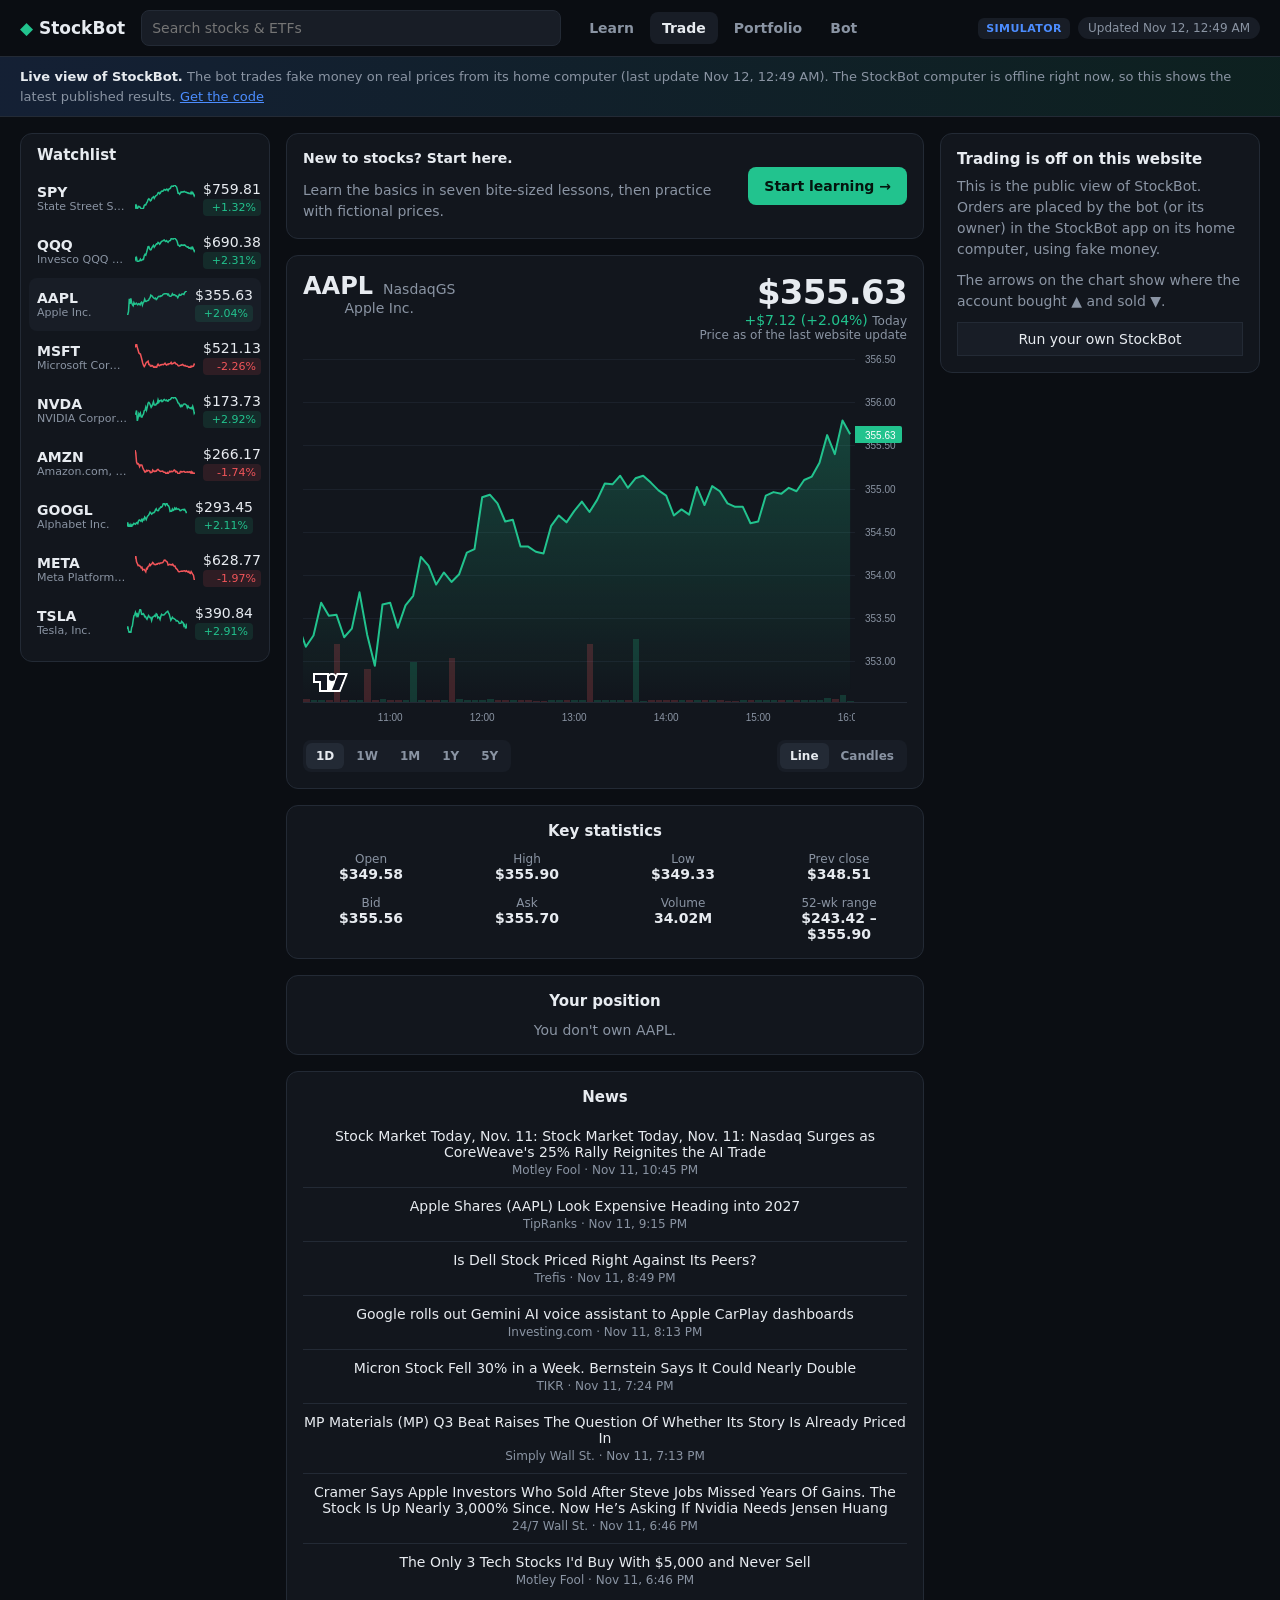
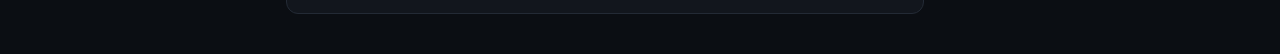
==== docs/index.html @ 936e7543 "Website update 2026-11-11 19:49" ====
<!doctype html>
<html lang="en">
<head>
  <meta charset="utf-8">
  <meta name="viewport" content="width=device-width, initial-scale=1">
  <title>StockBot</title>
  <meta name="description" content="StockBot: a trading bot that runs a live tournament of strategies on fake money. Watch its trades, charts, and results.">
  <link rel="stylesheet" href="static/style.css?v=9">
  <script src="static/vendor/lightweight-charts.js"></script>
</head>
<body>
<header class="topbar">
  <div class="brand"><span class="logo">◆</span> StockBot</div>
  <div class="search">
    <input id="search" placeholder="Search stocks & ETFs" autocomplete="off">
    <div id="search-results" class="dropdown hidden"></div>
  </div>
  <nav>
    <button data-view="learn">Learn</button>
    <button data-view="trade" class="active">Trade</button>
    <button data-view="portfolio">Portfolio</button>
    <button data-view="bot">Bot</button>
    <button data-view="settings" class="live-only">Settings</button>
  </nav>
  <div class="status">
    <span id="broker-badge" class="badge">SIMULATOR</span>
    <span id="market-pill" class="pill">—</span>
  </div>
</header>
<div class="snapshot-banner snapshot-only">
  <b>Live view of StockBot.</b> The bot trades fake money on real prices from its home computer
  (last update <span id="snapshot-updated">—</span>). <span id="remote-status">Checking whether the StockBot computer is online…</span>
  <form id="remote-login" class="remote-login hidden">
    <input id="remote-passcode" placeholder="Passcode, e.g. ABCD-EFGH-JKLM" autocomplete="current-password" autocapitalize="characters">
    <button class="primary">Unlock full control</button>
  </form>
  <a href="https://github.com/eddyarriaga00/StockBot" target="_blank" rel="noopener">Get the code</a>
</div>
<div class="remote-banner remote-only">
  <span><b>● Connected to your StockBot.</b> Everything here works just like on the Mac: trades, bot, and settings.</span>
  <button class="ghost small" id="remote-logout">Log out</button>
</div>

<main id="view-learn" class="view hidden"></main>

<!-- TRADE -->
<main id="view-trade" class="view trade">
  <aside class="watchlist card">
    <div class="card-head"><h3>Watchlist</h3><button id="wl-toggle" class="ghost small live-only" title="Add/remove current symbol">＋</button></div>
    <div id="watchlist"></div>
  </aside>

  <section class="center">
    <div class="card beginner-invite"><div><b>New to stocks? Start here.</b><p class="muted">Learn the basics in seven bite-sized lessons, then practice with fictional prices.</p></div><button class="primary" data-open-lesson="ownership">Start learning →</button></div>
    <div class="card">
      <div class="quote-head">
        <div>
          <div class="sym-row"><h1 id="q-symbol">—</h1><span id="q-exchange" class="muted"></span></div>
          <div id="q-name" class="muted"></div>
        </div>
        <div class="price-block">
          <div id="q-price" class="big">—</div>
          <div id="q-change"></div>
          <div id="q-session" class="muted small"></div>
        </div>
      </div>
      <div id="chart" class="chart"></div>
      <div class="chart-controls">
        <div class="seg" id="ranges">
          <button data-r="1d" class="active">1D</button><button data-r="5d">1W</button><button data-r="1mo">1M</button>
          <button data-r="3mo">3M</button><button data-r="1y">1Y</button><button data-r="5y">5Y</button><button data-r="max">MAX</button>
        </div>
        <div class="seg" id="chart-type"><button data-t="area" class="active">Line</button><button data-t="candle">Candles</button></div>
      </div>
    </div>

    <div class="card">
      <h3>Key statistics</h3>
      <div class="stats" id="q-stats"></div>
    </div>

    <div class="card" id="my-position-card">
      <h3>Your position</h3>
      <div id="my-position" class="muted">You don't own this stock.</div>
    </div>

    <div class="card">
      <h3>News</h3>
      <div id="news" class="news muted">Loading…</div>
    </div>
  </section>

  <aside class="ticket card" id="ticket">
    <div class="snapshot-only ticket-note">
      <h3>Trading is off on this website</h3>
      <p class="muted">This is the public view of StockBot. Orders are placed by the bot (or its owner) in the StockBot app on its home computer, using fake money.</p>
      <p class="muted">The arrows on the chart show where the account bought ▲ and sold ▼.</p>
      <a class="ghost full btn-link" href="https://github.com/eddyarriaga00/StockBot#start-it" target="_blank" rel="noopener">Run your own StockBot</a>
    </div>
    <div class="seg full" id="side">
      <button data-side="buy" class="active buy">Buy</button><button data-side="sell" class="sell">Sell</button>
    </div>
    <div id="ticket-form">
      <label>Order type
        <select id="o-type">
          <option value="market">Market</option>
          <option value="limit">Limit</option>
          <option value="stop">Stop</option>
          <option value="stop_limit">Stop limit</option>
          <option value="trailing_stop">Trailing stop</option>
        </select>
      </label>
      <p id="order-help" class="muted small"></p>
      <button class="ghost small" data-open-lesson="orders">Explain order types</button>
      <label id="row-unit">Buy in
        <select id="o-unit"><option value="shares">Shares</option><option value="dollars">Dollars</option></select>
      </label>
      <label><span id="qty-label">Shares</span>
        <input id="o-qty" type="number" min="0" step="any" placeholder="0">
      </label>
      <label id="row-limit" class="hidden">Limit price<input id="o-limit" type="number" step="0.01" placeholder="$0.00"></label>
      <label id="row-stop" class="hidden">Stop price<input id="o-stop" type="number" step="0.01" placeholder="$0.00"></label>
      <label id="row-trail" class="hidden">Trail %<input id="o-trail" type="number" step="0.1" placeholder="5"></label>
      <label id="row-tif">Time in force
        <select id="o-tif"><option value="day">Good for day</option><option value="gtc">Good till canceled</option></select>
      </label>
      <label class="check" id="row-bracket"><input type="checkbox" id="o-bracket"> Add take-profit / stop-loss</label>
      <div id="bracket-fields" class="hidden two">
        <label>Take profit<input id="o-tp" type="number" step="0.01" placeholder="$"></label>
        <label>Stop loss<input id="o-sl" type="number" step="0.01" placeholder="$"></label>
      </div>
      <div class="est">
        <div><span id="est-px-label">Ask price</span><span id="est-px">—</span></div>
        <div><span id="est-label">Estimated cost</span><strong id="est-total">$0.00</strong></div>
      </div>
      <button id="review" class="primary full">Review order</button>
      <div class="muted small center" id="avail">—</div>
    </div>
    <div id="ticket-review" class="hidden">
      <h3 id="rv-title">Review</h3>
      <div id="rv-lines" class="review-lines"></div>
      <p id="rv-note" class="muted small"></p>
      <button id="submit" class="primary full">Submit order</button>
      <button id="edit" class="ghost full">Edit</button>
    </div>
  </aside>
</main>

<!-- PORTFOLIO -->
<main id="view-portfolio" class="view hidden">
  <div class="card">
    <div class="quote-head">
      <div><div class="muted">Account value</div><div id="p-equity" class="big">—</div><div id="p-day"></div></div>
      <div class="kpis" id="p-kpis"></div>
    </div>
    <div id="equity-chart" class="chart short"></div>
  </div>
  <div class="card">
    <div class="card-head"><h3>Positions</h3></div>
    <div class="table-wrap"><table id="positions-table"></table></div>
  </div>
  <div class="card">
    <div class="card-head"><h3>Open orders</h3><button id="cancel-all" class="ghost small">Cancel all</button></div>
    <div class="table-wrap"><table id="open-orders"></table></div>
  </div>
  <div class="card">
    <h3>Order history</h3>
    <div class="table-wrap"><table id="order-history"></table></div>
  </div>
</main>

<!-- BOT -->
<main id="view-bot" class="view hidden">
  <div class="card bot-hero">
    <div>
      <h2>Auto-trader</h2>
      <button class="ghost small" data-open-lesson="bot">Learn how this works</button>
      <div id="bot-summary" class="muted">—</div>
      <div id="bot-next" class="bot-next"></div>
      <div id="bot-targets" class="bot-targets"></div>
      <div id="bot-health" class="muted small live-only"></div>
    </div>
    <div class="bot-actions live-only">
      <label class="switch"><input type="checkbox" id="bot-enabled"><span></span><b id="bot-enabled-label">Off</b></label>
      <select id="bot-strategy" title="Which strategy your account follows"></select>
      <div class="seg" id="bot-mode"><button data-m="auto">Full auto</button><button data-m="approve">Approve each</button></div>
      <button id="bot-run" class="ghost">Rebalance now</button>
      <button id="bot-kill" class="danger">KILL SWITCH</button>
    </div>
  </div>
  <div class="card hidden" id="pending-card">
    <h3>Waiting for your approval</h3>
    <div id="pending"></div>
  </div>
  <div class="card">
    <div class="card-head"><h3>Strategy tournament</h3><button id="report-run" class="ghost small">Write report card</button></div>
    <p id="t-champion" class="muted"></p>
    <div class="table-wrap"><table id="t-table"></table></div>
    <h3 class="sub">Live paper results (each started with $100k)</h3>
    <div id="t-chart" class="chart short"></div>
    <div id="t-legend" class="legend"></div>
    <p class="muted small">Every strategy trades its own fake $100,000 on live prices. Under 60 trading days, results are mostly luck.</p>
  </div>
  <div class="grid2">
    <div class="card">
      <div class="card-head"><h3>10-year backtest (growth of $10k)</h3><button id="bt-run" class="ghost small">Re-run</button></div>
      <div id="bt-chart" class="chart short"></div>
      <div id="bt-legend" class="legend"></div>
      <p id="bt-caveat" class="muted small"></p>
    </div>
    <div class="card">
      <h3>Risk limits</h3>
      <form id="risk-form" class="risk"></form>
      <button id="risk-save" class="primary">Save limits</button>
    </div>
  </div>
  <div class="card">
    <div class="card-head"><h3>Today's scan</h3><button id="scan-run" class="ghost small">Scan now</button></div>
    <div id="regime" class="muted"></div>
    <div id="strategy-picks" class="picks"></div>
    <h3 class="sub">Stock-by-stock signals</h3>
    <div class="table-wrap"><table id="scan-table"></table></div>
  </div>
  <div class="card">
    <h3>Bot activity</h3>
    <div id="bot-log" class="log"></div>
  </div>
</main>

<!-- SETTINGS -->
<main id="view-settings" class="view hidden">
  <div class="card">
    <h2>Where trades go</h2>
    <div class="brokers" id="brokers">
      <button data-b="sim"><b>Simulator</b><span>Live prices, fake $100k. Nothing to set up.</span></button>
      <button data-b="alpaca_paper"><b>Alpaca Paper</b><span>Real broker, fake money. Needs free account.</span></button>
      <button data-b="alpaca_live"><b>Alpaca Live</b><span>Real money. Paper results do not predict future profits.</span></button>
    </div>
  </div>
  <div class="card">
    <h3>Connect Alpaca (one time, about 5 minutes)</h3>
    <ol class="steps">
      <li>Sign up at <a href="https://alpaca.markets" target="_blank" rel="noopener">alpaca.markets</a> (free).</li>
      <li>In the Alpaca dashboard, switch to <b>Paper Trading</b> and click <b>Generate API Keys</b>.</li>
      <li>Paste both keys below, click Save, then pick <b>Alpaca Paper</b> above.</li>
    </ol>
    <div class="two">
      <label>Paper API key<input id="k-pk" placeholder="PK…" autocomplete="off"></label>
      <label>Paper secret<input id="k-ps" type="password" autocomplete="off"></label>
      <label>Live API key<input id="k-lk" placeholder="AK…" autocomplete="off"></label>
      <label>Live secret<input id="k-ls" type="password" autocomplete="off"></label>
    </div>
    <button id="keys-save" class="primary">Save keys</button>
    <p class="muted small">Keys are stored only on this Mac in <code>data/settings.json</code> (owner-only file).</p>
  </div>
  <div class="card local-only" id="remote-card">
    <h3>Control from the website</h3>
    <p class="muted">Open <a href="https://eddyarriaga00.github.io/StockBot/" target="_blank" rel="noopener">eddyarriaga00.github.io/StockBot</a> on any device and enter this passcode to trade and run the bot from there. Works while this Mac is on and StockBot is running.</p>
    <div id="remote-info" class="kpis"></div>
    <div class="row remote-actions">
      <label class="switch"><input type="checkbox" id="remote-enabled"><span></span><b>Allow website control</b></label>
      <button id="remote-reveal" class="ghost">Show passcode</button>
      <button id="remote-new" class="ghost">New passcode</button>
      <button id="remote-revoke" class="danger">Sign out all devices</button>
    </div>
  </div>
  <div class="card live-only" id="discord-card">
    <h3>Discord</h3>
    <p class="muted">Get trades, alerts, a daily summary after the close, and the weekly report card in a Discord channel.</p>
    <ol class="steps">
      <li>In Discord, open your server → <b>Server Settings</b> → <b>Integrations</b> → <b>Webhooks</b> → <b>New Webhook</b>.</li>
      <li>Pick the channel, click <b>Copy Webhook URL</b>, paste it below, and click <b>Connect</b>.</li>
    </ol>
    <div class="row"><input id="dc-url" placeholder="https://discord.com/api/webhooks/…" autocomplete="off" style="flex:1"><button id="dc-save" class="primary">Connect</button></div>
    <p id="dc-status" class="muted small"></p>
    <div class="row dc-opts">
      <label class="switch"><input type="checkbox" data-dc="trades"><span></span><b>Trades</b></label>
      <label class="switch"><input type="checkbox" data-dc="alerts"><span></span><b>Alerts</b></label>
      <label class="switch"><input type="checkbox" data-dc="daily"><span></span><b>Daily summary</b></label>
      <label class="switch"><input type="checkbox" data-dc="weekly"><span></span><b>Weekly report</b></label>
      <label class="switch"><input type="checkbox" data-dc="dashboard"><span></span><b>Live dashboard</b></label>
      <label class="switch"><input type="checkbox" data-dc="movers"><span></span><b>Big-move alerts</b></label>
    </div>
    <details class="dc-channels">
      <summary>Separate channels (optional)</summary>
      <p class="muted small">Give a channel its own webhook and that kind of message goes there instead of the main channel.
        The dashboard and the start-here guide only appear when they have their own channel.</p>
      <div id="dc-channels"></div>
      <div class="row"><button id="dc-ch-save" class="primary">Save channels</button><button id="dc-refresh" class="ghost">Update dashboard now</button></div>
    </details>
    <div class="row"><button id="dc-test" class="ghost">Send test message</button><button id="dc-summary" class="ghost">Send summary now</button><button id="dc-clear" class="danger">Disconnect</button></div>
  </div>
  <div class="card">
    <h3>Simulator</h3>
    <p class="muted">Start over with a fresh fake account.</p>
    <div class="row"><input id="reset-cash" type="number" value="100000" step="1000"><button id="reset" class="danger">Reset simulator</button></div>
  </div>
</main>

<div id="toasts"></div>
<script src="static/app.js?v=10"></script>
<script src="static/learn.js?v=1"></script>
</body>
</html>
---- docs/static/style.css ----
:root {
  --bg: #0b0e13;
  --panel: #12161d;
  --panel-2: #181d26;
  --line: #232a35;
  --text: #e7ebf0;
  --muted: #8a94a3;
  --up: #22c38e;
  --down: #f2555a;
  --accent: #4c8dff;
  --warn: #f5b041;
  --radius: 12px;
  font-family: -apple-system, BlinkMacSystemFont, "SF Pro Text", "Inter", system-ui, sans-serif;
}
* { box-sizing: border-box; }
body { margin: 0; background: var(--bg); color: var(--text); font-size: 14px; }
h1, h2, h3 { margin: 0; font-weight: 600; }
h1 { font-size: 24px; }
h2 { font-size: 20px; }
h3 { font-size: 15px; margin-bottom: 12px; }
a { color: var(--accent); }
code { background: var(--panel-2); padding: 1px 5px; border-radius: 4px; }
.muted { color: var(--muted); }
.small { font-size: 12px; }
.center { text-align: center; }
.hidden { display: none !important; }
.up { color: var(--up); }
.down { color: var(--down); }

/* top bar */
.topbar { position: sticky; top: 0; z-index: 10; display: flex; align-items: center; gap: 16px; padding: 10px 20px;
  background: rgba(11, 14, 19, .92); backdrop-filter: blur(8px); border-bottom: 1px solid var(--line); }
.brand { font-weight: 700; font-size: 17px; white-space: nowrap; }
.logo { color: var(--up); }
.search { position: relative; flex: 1; max-width: 420px; }
.search input { width: 100%; }
.dropdown { position: absolute; top: 40px; left: 0; right: 0; background: var(--panel-2); border: 1px solid var(--line);
  border-radius: 10px; overflow: hidden; box-shadow: 0 10px 30px rgba(0,0,0,.4); }
.dropdown div { padding: 9px 12px; cursor: pointer; display: flex; justify-content: space-between; gap: 8px; }
.dropdown div:hover, .dropdown div.sel { background: var(--line); }
nav { display: flex; gap: 4px; }
nav button { background: none; border: 0; color: var(--muted); padding: 8px 12px; border-radius: 8px; font-weight: 600; }
nav button.active, nav button:hover { color: var(--text); background: var(--panel-2); }
.status { margin-left: auto; display: flex; gap: 8px; align-items: center; }
.badge { font-size: 11px; font-weight: 700; letter-spacing: .04em; padding: 4px 8px; border-radius: 6px; background: var(--panel-2); color: var(--accent); }
.badge.live { background: var(--down); color: white; }
.pill { font-size: 12px; padding: 4px 10px; border-radius: 99px; background: var(--panel-2); color: var(--muted); white-space: nowrap; }
.pill.open { color: var(--up); }

/* layout */
.view { padding: 16px 20px 40px; max-width: 1500px; margin: 0 auto; display: flex; flex-direction: column; gap: 16px; }
.trade { display: grid; grid-template-columns: 250px minmax(0, 1fr) 320px; align-items: start; }
.center { display: flex; flex-direction: column; gap: 16px; min-width: 0; }
.card { background: var(--panel); border: 1px solid var(--line); border-radius: var(--radius); padding: 16px; }
.card-head { display: flex; justify-content: space-between; align-items: center; margin-bottom: 8px; }
.card-head h3 { margin: 0; }
.grid2 { display: grid; grid-template-columns: 1fr 1fr; gap: 16px; }
.two { display: grid; grid-template-columns: 1fr 1fr; gap: 10px; }
.row { display: flex; gap: 10px; }

/* controls */
input, select { background: var(--panel-2); border: 1px solid var(--line); color: var(--text); border-radius: 8px;
  padding: 9px 10px; font: inherit; width: 100%; }
input:focus, select:focus { outline: none; border-color: var(--accent); }
button { font: inherit; cursor: pointer; border-radius: 8px; }
.primary { background: var(--up); color: #04150e; border: 0; padding: 11px 16px; font-weight: 700; }
.primary.sell-mode { background: var(--down); color: white; }
.primary:disabled { opacity: .5; cursor: default; }
.ghost { background: var(--panel-2); color: var(--text); border: 1px solid var(--line); padding: 8px 12px; }
.danger { background: transparent; color: var(--down); border: 1px solid var(--down); padding: 8px 12px; font-weight: 700; }
.danger:hover { background: var(--down); color: white; }
.small.ghost { padding: 4px 9px; font-size: 12px; }
.full { width: 100%; }
.seg { display: inline-flex; background: var(--panel-2); border-radius: 8px; padding: 3px; gap: 2px; }
.seg button { background: none; border: 0; color: var(--muted); padding: 6px 10px; border-radius: 6px; font-weight: 600; font-size: 12px; }
.seg button.active { background: var(--line); color: var(--text); }
.seg.full { display: flex; width: 100%; margin-bottom: 14px; }
.seg.full button { flex: 1; padding: 9px; font-size: 14px; }
.seg .buy.active { background: var(--up); color: #04150e; }
.seg .sell.active { background: var(--down); color: white; }
label { display: flex; flex-direction: column; gap: 5px; color: var(--muted); font-size: 12px; margin-bottom: 10px; }
label.check { flex-direction: row; align-items: center; gap: 8px; color: var(--text); font-size: 13px; }
label.check input { width: auto; }

/* watchlist */
.watchlist { position: sticky; top: 72px; max-height: calc(100vh - 90px); overflow: auto; padding: 12px 8px; }
.watchlist .card-head { padding: 0 8px; }
.wl-row { display: grid; grid-template-columns: 1fr 60px auto; align-items: center; gap: 8px; padding: 9px 8px; border-radius: 8px; cursor: pointer; }
.wl-row:hover, .wl-row.sel { background: var(--panel-2); }
.wl-row b { display: block; }
.wl-row .nm { display: block; font-size: 11px; color: var(--muted); white-space: nowrap; overflow: hidden; text-overflow: ellipsis; max-width: 90px; }
.wl-row .px { text-align: right; }
.wl-row .chg { font-size: 11px; display: block; padding: 2px 5px; border-radius: 4px; margin-top: 2px; }
.chg.up { background: rgba(34,195,142,.12); }
.chg.down { background: rgba(242,85,90,.12); }

/* quote */
.quote-head { display: flex; justify-content: space-between; align-items: flex-start; gap: 16px; flex-wrap: wrap; margin-bottom: 8px; }
.sym-row { display: flex; align-items: baseline; gap: 10px; }
.price-block { text-align: right; }
.big { font-size: 34px; font-weight: 700; letter-spacing: -.02em; font-variant-numeric: tabular-nums; }
.chart { height: 380px; width: 100%; }
.chart.short { height: 260px; }
.chart-controls { display: flex; justify-content: space-between; margin-top: 10px; gap: 8px; flex-wrap: wrap; }
.stats { display: grid; grid-template-columns: repeat(4, 1fr); gap: 14px 20px; }
.stats div span { display: block; color: var(--muted); font-size: 12px; }
.stats div b { font-variant-numeric: tabular-nums; }
.news a { display: block; padding: 10px 0; border-bottom: 1px solid var(--line); color: var(--text); text-decoration: none; }
.news a:last-child { border: 0; }
.news a span { display: block; color: var(--muted); font-size: 12px; margin-top: 3px; }

/* ticket */
.ticket { position: sticky; top: 72px; }
.est { border-top: 1px solid var(--line); margin: 6px 0 14px; padding-top: 12px; display: flex; flex-direction: column; gap: 6px; }
.est div { display: flex; justify-content: space-between; }
.review-lines div { display: flex; justify-content: space-between; padding: 8px 0; border-bottom: 1px solid var(--line); }
.review-lines div span { color: var(--muted); }
#ticket-review button { margin-top: 8px; }

/* tables */
.table-wrap { overflow-x: auto; }
table { width: 100%; border-collapse: collapse; font-variant-numeric: tabular-nums; }
th { text-align: left; color: var(--muted); font-weight: 500; font-size: 12px; padding: 8px; border-bottom: 1px solid var(--line); white-space: nowrap; }
td { padding: 10px 8px; border-bottom: 1px solid var(--line); white-space: nowrap; }
tr.click { cursor: pointer; }
tr.click:hover td { background: var(--panel-2); }
td.r, th.r { text-align: right; }
.tag { font-size: 11px; padding: 2px 6px; border-radius: 4px; background: var(--panel-2); color: var(--muted); }
.tag.filled, .tag.BUY { color: var(--up); }
.tag.canceled, .tag.expired, .tag.rejected, .tag.AVOID { color: var(--down); }
.tag.bot { color: var(--accent); }
.empty { color: var(--muted); padding: 16px 8px; }

/* kpis */
.kpis { display: flex; gap: 24px; flex-wrap: wrap; }
.kpis div > span { display: block; color: var(--muted); font-size: 12px; }
.kpis div b { font-size: 17px; font-variant-numeric: tabular-nums; }

/* bot */
.bot-hero { display: flex; justify-content: space-between; align-items: center; gap: 16px; flex-wrap: wrap; }
.bot-actions { display: flex; gap: 10px; align-items: center; flex-wrap: wrap; }
.switch { flex-direction: row; align-items: center; gap: 8px; margin: 0; cursor: pointer; color: var(--text); font-size: 14px; }
.switch input { display: none; }
.switch span { width: 42px; height: 24px; background: var(--line); border-radius: 99px; position: relative; transition: .2s; }
.switch span::after { content: ""; position: absolute; width: 18px; height: 18px; top: 3px; left: 3px; background: white; border-radius: 50%; transition: .2s; }
.switch input:checked + span { background: var(--up); }
.switch input:checked + span::after { left: 21px; }
.risk { display: grid; grid-template-columns: 1fr 1fr; gap: 0 12px; }
.pending-row { display: flex; justify-content: space-between; align-items: center; gap: 10px; padding: 10px 0; border-bottom: 1px solid var(--line); }
.pending-row div:last-child { display: flex; gap: 6px; }
.log { max-height: 360px; overflow: auto; font-size: 13px; }
.log div { padding: 7px 0; border-bottom: 1px solid var(--line); display: grid; grid-template-columns: 150px 1fr; gap: 10px; }
.log .trade { color: var(--accent); }
.log .warn { color: var(--warn); }
.log .error { color: var(--down); }
.log .approve { color: var(--up); }

/* settings */
.brokers { display: grid; grid-template-columns: repeat(3, 1fr); gap: 12px; margin-top: 12px; }
.brokers button { text-align: left; background: var(--panel-2); border: 2px solid var(--line); color: var(--text); padding: 16px; display: flex; flex-direction: column; gap: 6px; }
.brokers button span { color: var(--muted); font-size: 13px; }
.brokers button.active { border-color: var(--up); }
.brokers button[data-b="alpaca_live"].active { border-color: var(--down); }
.steps { color: var(--muted); line-height: 1.8; padding-left: 20px; }
.steps b { color: var(--text); }

/* toasts */
#toasts { position: fixed; right: 20px; bottom: 20px; display: flex; flex-direction: column; gap: 8px; z-index: 50; }
.toast { background: var(--panel-2); border: 1px solid var(--line); border-left: 4px solid var(--accent); padding: 12px 16px;
  border-radius: 10px; max-width: 360px; box-shadow: 0 10px 30px rgba(0,0,0,.4); animation: in .2s ease; }
.toast.ok { border-left-color: var(--up); }
.toast.bad { border-left-color: var(--down); }
@keyframes in { from { transform: translateY(10px); opacity: 0; } }

/* responsive */
@media (max-width: 1100px) {
  .trade { grid-template-columns: minmax(0, 1fr) 300px; }
  .watchlist { grid-column: 1 / -1; position: static; max-height: none; display: block; }
  #watchlist { display: flex; overflow-x: auto; gap: 4px; }
  .wl-row { flex: 0 0 165px; min-width: 0; grid-template-columns: minmax(0, 1fr) auto; }
  .wl-row > div:nth-child(2) { display: none; }
}
@media (max-width: 760px) {
  .topbar { flex-wrap: wrap; padding: 10px 16px; }
  .search { order: 3; max-width: none; flex-basis: 100%; }
  .status { margin-left: auto; }
  nav { order: 4; width: 100%; overflow-x: auto; }
  .view { padding: 12px 16px 40px; }
  .trade, .grid2, .brokers, .two, .risk { grid-template-columns: 1fr; }
  .ticket { position: static; }
  .stats { grid-template-columns: repeat(2, 1fr); }
  .chart { height: 280px; }
  .big { font-size: 28px; }
  .log div { grid-template-columns: 1fr; gap: 2px; }
}

/* tournament */
h3.sub { margin: 18px 0 8px; }
.legend { display: flex; flex-wrap: wrap; gap: 6px 16px; font-size: 12px; color: var(--muted); margin-top: 8px; }
.legend i { display: inline-block; width: 10px; height: 10px; border-radius: 2px; margin-right: 5px; vertical-align: -1px; }
.champ { color: var(--warn); font-weight: 700; }
#t-table td .about { display: block; color: var(--muted); font-size: 11px; white-space: normal; max-width: 320px; }
.picks { display: grid; grid-template-columns: repeat(auto-fill, minmax(230px, 1fr)); gap: 10px; margin-top: 12px; }
.picks div { background: var(--panel-2); border-radius: 8px; padding: 10px 12px; font-size: 12px; }
.picks div b { display: block; font-size: 13px; margin-bottom: 4px; }
#bot-strategy { width: auto; }

/* Beginner learning center */
.learn-hero { display: flex; justify-content: space-between; align-items: center; gap: 32px; padding: 32px; background: linear-gradient(120deg, #142c2b, var(--panel) 75%); }
.learn-hero h1 { margin-top: 18px; font-size: clamp(24px, 3vw, 36px); max-width: 650px; }
.learn-hero p { line-height: 1.7; }
.learn-progress { min-width: 220px; }
.learn-progress strong { display: block; margin-bottom: 12px; }
.learn-progress progress { width: 100%; accent-color: var(--up); }
.learn-layout { display: grid; grid-template-columns: 310px minmax(0,1fr); gap: 16px; align-items: start; }
#lesson-list { margin-top: 16px; }
.lesson-link { width: 100%; display: flex; gap: 12px; padding: 14px 10px; text-align: left; border: 1px solid transparent; background: none; color: var(--text); }
.lesson-link > span:first-child { color: var(--up); min-width: 22px; }
.lesson-link small { display: block; color: var(--muted); margin-top: 5px; }
.lesson-link.selected { border-color: var(--up); background: #16302b; }
.lesson { padding: 28px; scroll-margin-top: 150px; }
.lesson h2 { font-size: 26px; margin-top: 18px; }
.lesson p { line-height: 1.8; max-width: 75ch; }
.learn-example { background: var(--panel-2); border-left: 3px solid var(--up); padding: 18px; border-radius: 8px; line-height: 1.7; }
.learn-example p { margin-bottom: 0; }
.lesson-quiz { border: 0; padding: 0; margin: 24px 0 0; }
.lesson-quiz legend { font-weight: 600; line-height: 1.6; margin-bottom: 12px; }
.quiz-answer { display: block; width: 100%; text-align: left; margin: 8px 0; padding: 12px; }
.quiz-answer:hover { border-color: var(--accent); }
.lesson-actions { display: flex; justify-content: space-between; gap: 12px; }
button:disabled { opacity: .5; cursor: default; }
button:focus-visible, .lesson:focus-visible { outline: 2px solid var(--accent); outline-offset: 4px; }
.glossary-search { max-width: 440px; margin-top: 16px; }
.glossary { display: grid; grid-template-columns: repeat(3,minmax(0,1fr)); gap: 20px; }
.glossary dt { font-weight: 600; margin-bottom: 6px; }
.glossary dd { color: var(--muted); margin: 0; line-height: 1.6; }
.beginner-invite { text-align: left; display: flex; align-items: center; justify-content: space-between; gap: 16px; }
.beginner-invite p { line-height: 1.5; margin-bottom: 0; }
.beginner-invite button { flex-shrink: 0; }
#order-help { line-height: 1.6; }
#row-unit { margin-top: 12px; }
@media(max-width: 760px) { .learn-hero, .beginner-invite { flex-direction: column; align-items: stretch; padding: 20px; } .learn-layout { grid-template-columns: 1fr; } .glossary { grid-template-columns: 1fr; } .lesson { padding: 20px; } }

/* view-only public website (GitHub Pages) */
body:not(.snapshot) .snapshot-only { display: none !important; }
body.snapshot .live-only,
body.snapshot #ticket-form, body.snapshot #ticket-review, body.snapshot #side,
body.snapshot [data-cancel], body.snapshot [data-close], body.snapshot #cancel-all,
body.snapshot #bt-run, body.snapshot #scan-run, body.snapshot #report-run, body.snapshot #risk-save { display: none !important; }
body.snapshot #risk-form { pointer-events: none; opacity: .8; }
.snapshot-banner { background: linear-gradient(90deg, rgba(76,141,255,.14), rgba(34,195,142,.10)); border-bottom: 1px solid var(--line);
  padding: 10px 20px; font-size: 13px; color: var(--muted); line-height: 1.5; }
.snapshot-banner b { color: var(--text); }
.ticket-note h3 { margin-bottom: 8px; }
.ticket-note p { margin: 0 0 10px; line-height: 1.5; }
.btn-link { display: block; text-align: center; text-decoration: none; margin-top: 6px; }

/* website remote control */
body:not(.remote) .remote-only { display: none !important; }
body.remote .local-only { display: none !important; }
.remote-login { display: flex; gap: 8px; margin: 8px 0; max-width: 520px; }
.remote-login input { flex: 1; text-transform: uppercase; letter-spacing: .05em; }
.remote-login button { white-space: nowrap; }
.remote-banner { display: flex; justify-content: space-between; align-items: center; gap: 12px; padding: 8px 20px;
  background: rgba(34,195,142,.12); border-bottom: 1px solid var(--line); font-size: 13px; color: var(--muted); }
.remote-banner b { color: var(--up); }
.remote-actions { flex-wrap: wrap; align-items: center; margin-top: 14px; }
.remote-actions .switch { margin-right: 8px; }
#remote-info code { font-size: 15px; letter-spacing: .06em; }
@media (max-width: 760px) { .remote-login { flex-direction: column; } }

/* Discord card */
.dc-opts { flex-wrap: wrap; gap: 18px; margin: 10px 0; }
#discord-card .row + .row { margin-top: 10px; }

/* Bot next action + targets */
.bot-next { margin-top: 8px; }
.bot-targets { margin-top: 6px; display: flex; flex-wrap: wrap; gap: 6px; align-items: center; }
.bot-targets .chip { background: var(--line); border-radius: 99px; padding: 2px 10px; font-size: 13px; cursor: help; }
#bot-health { margin-top: 6px; }

.dc-channels { margin: 10px 0; }
.dc-channels summary { cursor: pointer; font-weight: 600; }
.dc-ch { display: grid; grid-template-columns: minmax(0, 220px) minmax(0, 1fr); gap: 10px; align-items: center; margin: 8px 0; }
.dc-ch span { display: flex; flex-direction: column; min-width: 0; }
.dc-ch small { font-size: 12px; }
.dc-ch input { min-width: 0; width: 100%; }
@media (max-width: 640px) { .dc-ch { grid-template-columns: 1fr; gap: 4px; } }
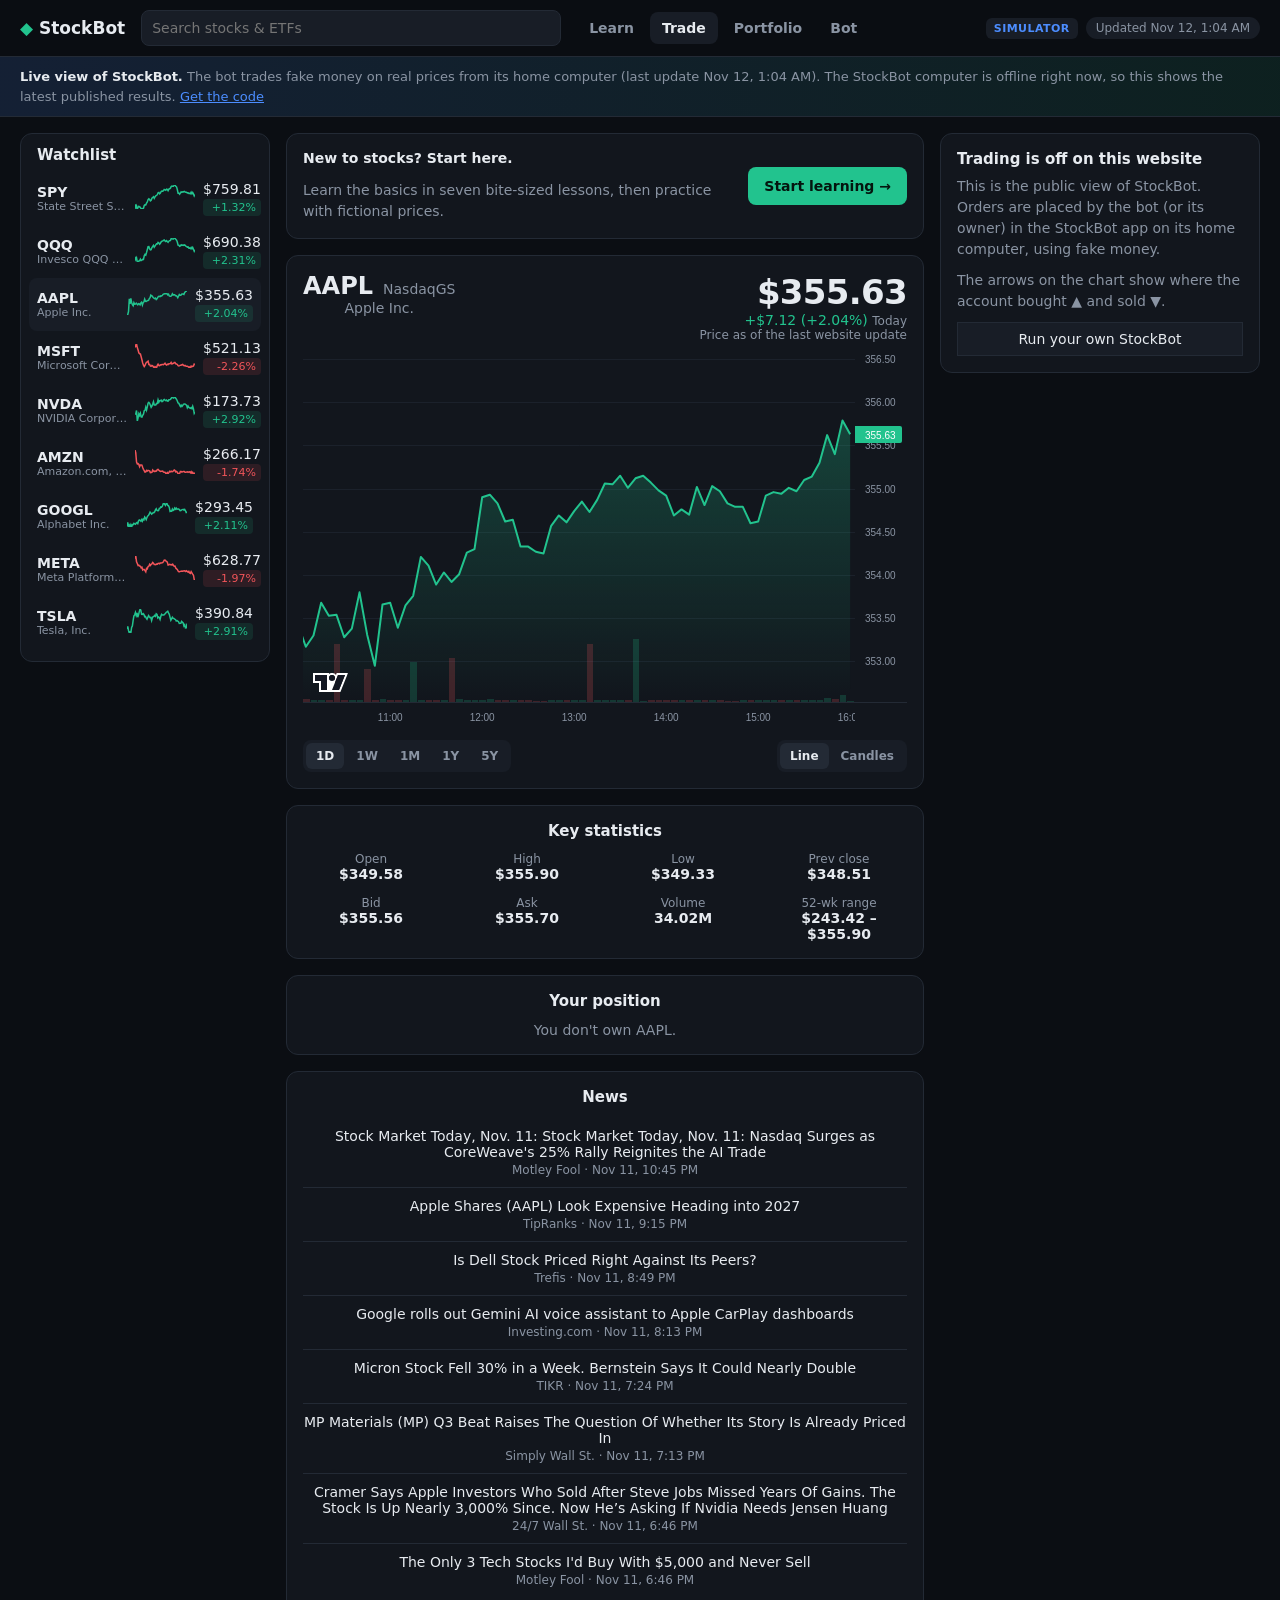
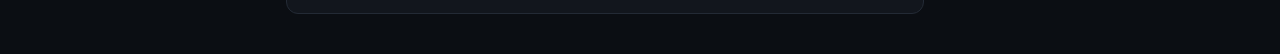
==== commit 190eb41d: "Website update 2026-11-11 20:04" ====
--- a/docs/index.html
+++ b/docs/index.html
@@ -5,7 +5,7 @@
   <meta name="viewport" content="width=device-width, initial-scale=1">
   <title>StockBot</title>
   <meta name="description" content="StockBot: a trading bot that runs a live tournament of strategies on fake money. Watch its trades, charts, and results.">
-  <link rel="stylesheet" href="static/style.css?v=9">
+  <link rel="stylesheet" href="static/style.css?v=10">
   <script src="static/vendor/lightweight-charts.js"></script>
 </head>
 <body>
@@ -82,6 +82,16 @@
     <div class="card" id="my-position-card">
       <h3>Your position</h3>
       <div id="my-position" class="muted">You don't own this stock.</div>
+    </div>
+
+    <div class="card live-only" id="alerts-card">
+      <h3>Price alerts</h3>
+      <form id="alert-form" class="row">
+        <input id="alert-price" type="number" step="0.01" min="0" placeholder="Price" aria-label="Alert price">
+        <button class="ghost" id="alert-add">Alert me</button>
+      </form>
+      <p class="muted small" id="alert-hint">Get a notice here (and in Discord, if connected) when the price gets there. Alerts never place orders.</p>
+      <div id="alerts-list"></div>
     </div>
 
     <div class="card">
@@ -156,6 +166,11 @@
     <div id="equity-chart" class="chart short"></div>
   </div>
   <div class="card">
+    <div class="card-head"><h3>Performance</h3><span class="muted small" id="perf-since"></span></div>
+    <div class="table-wrap"><table id="perf-table"></table></div>
+    <div class="stats perf-stats" id="perf-stats"></div>
+  </div>
+  <div class="card">
     <div class="card-head"><h3>Positions</h3></div>
     <div class="table-wrap"><table id="positions-table"></table></div>
   </div>
@@ -166,6 +181,10 @@
   <div class="card">
     <h3>Order history</h3>
     <div class="table-wrap"><table id="order-history"></table></div>
+  </div>
+  <div class="card hidden" id="activity-card">
+    <h3>Dividends and splits</h3>
+    <div class="table-wrap"><table id="activity-table"></table></div>
   </div>
 </main>
 
@@ -298,7 +317,7 @@
 </main>
 
 <div id="toasts"></div>
-<script src="static/app.js?v=10"></script>
+<script src="static/app.js?v=11"></script>
 <script src="static/learn.js?v=1"></script>
 </body>
 </html>
--- a/docs/static/style.css
+++ b/docs/static/style.css
@@ -286,3 +286,12 @@
 .dc-ch small { font-size: 12px; }
 .dc-ch input { min-width: 0; width: 100%; }
 @media (max-width: 640px) { .dc-ch { grid-template-columns: 1fr; gap: 4px; } }
+
+/* performance + price alerts */
+.perf-stats { margin-top: 16px; padding-top: 16px; border-top: 1px solid var(--line); }
+.alert-row { display: flex; align-items: center; gap: 10px; flex-wrap: wrap; padding: 8px 0; border-top: 1px solid var(--line); font-size: 14px; }
+.alert-row .muted { flex: 1; min-width: 140px; }
+.alert-row.fired { opacity: .7; }
+#alert-form input { flex: 1; min-width: 0; }
+button.link { background: none; border: 0; padding: 0; color: var(--accent); cursor: pointer; font: inherit; }
+.log .alert { color: var(--accent); }
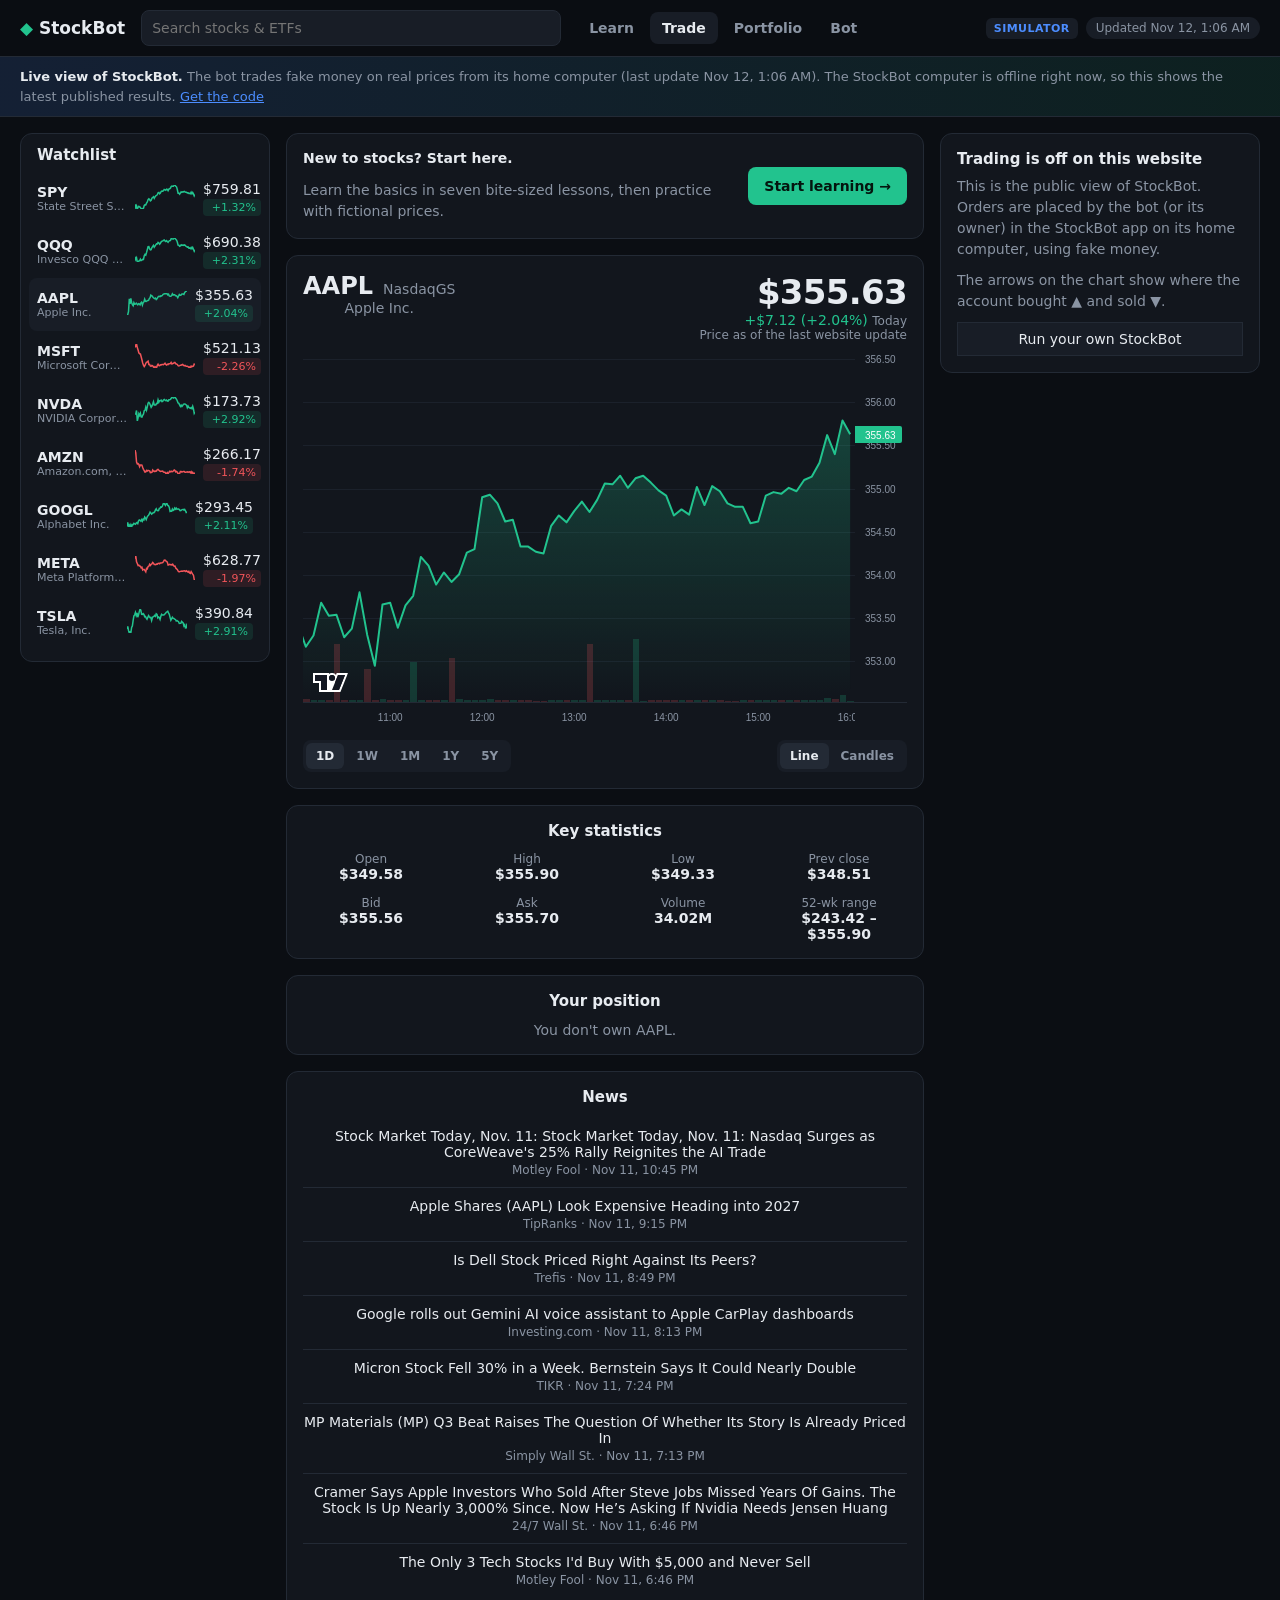
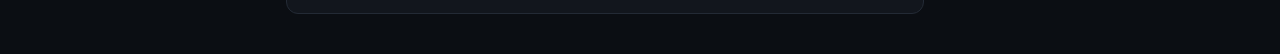
==== commit eba5615a: "Website update 2026-11-11 20:06" ====
--- a/docs/index.html
+++ b/docs/index.html
@@ -5,7 +5,7 @@
   <meta name="viewport" content="width=device-width, initial-scale=1">
   <title>StockBot</title>
   <meta name="description" content="StockBot: a trading bot that runs a live tournament of strategies on fake money. Watch its trades, charts, and results.">
-  <link rel="stylesheet" href="static/style.css?v=10">
+  <link rel="stylesheet" href="static/style.css?v=11">
   <script src="static/vendor/lightweight-charts.js"></script>
 </head>
 <body>
--- a/docs/static/style.css
+++ b/docs/static/style.css
@@ -103,7 +103,7 @@
 .chart.short { height: 260px; }
 .chart-controls { display: flex; justify-content: space-between; margin-top: 10px; gap: 8px; flex-wrap: wrap; }
 .stats { display: grid; grid-template-columns: repeat(4, 1fr); gap: 14px 20px; }
-.stats div span { display: block; color: var(--muted); font-size: 12px; }
+.stats div > span { display: block; color: var(--muted); font-size: 12px; }
 .stats div b { font-variant-numeric: tabular-nums; }
 .news a { display: block; padding: 10px 0; border-bottom: 1px solid var(--line); color: var(--text); text-decoration: none; }
 .news a:last-child { border: 0; }
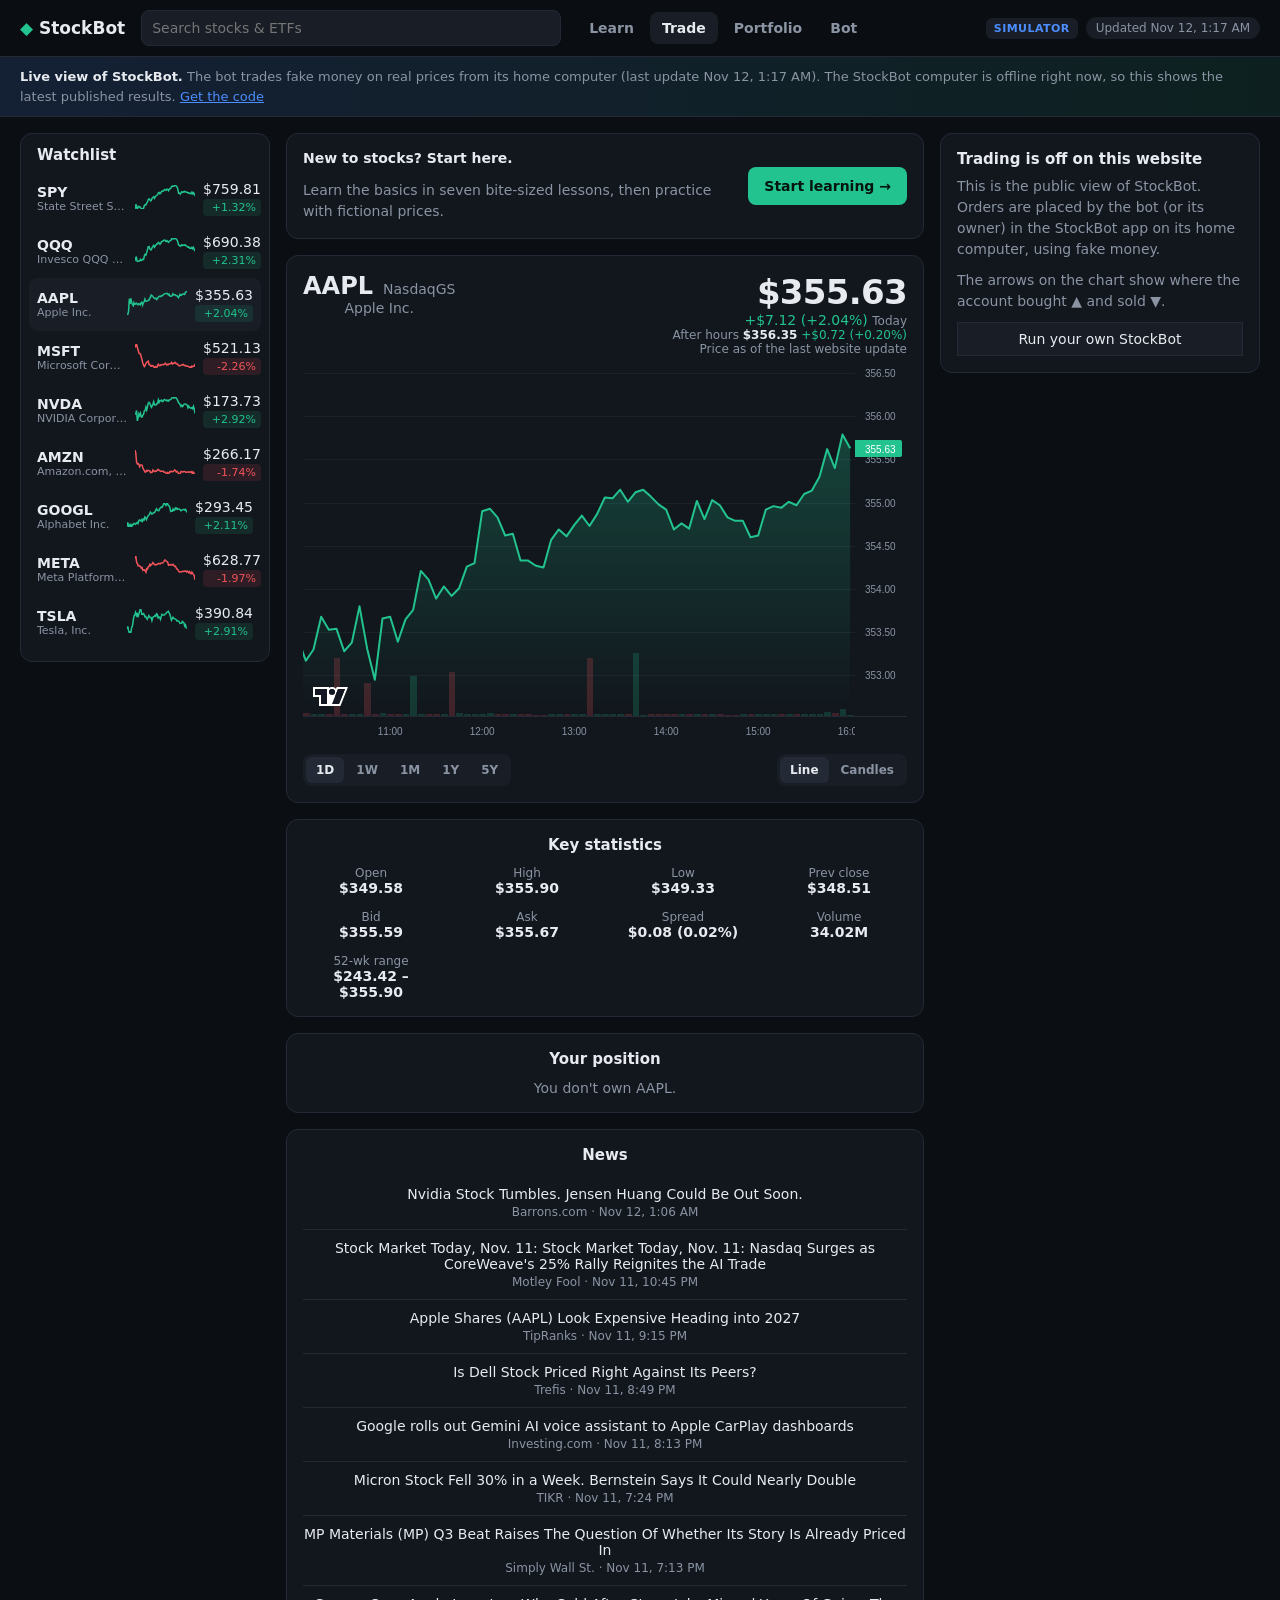
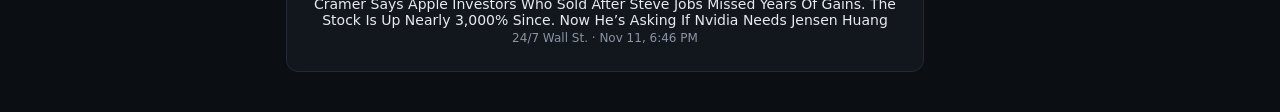
==== commit 54bc7666: "Website update 2026-11-11 20:17" ====
--- a/docs/index.html
+++ b/docs/index.html
@@ -5,7 +5,7 @@
   <meta name="viewport" content="width=device-width, initial-scale=1">
   <title>StockBot</title>
   <meta name="description" content="StockBot: a trading bot that runs a live tournament of strategies on fake money. Watch its trades, charts, and results.">
-  <link rel="stylesheet" href="static/style.css?v=11">
+  <link rel="stylesheet" href="static/style.css?v=12">
   <script src="static/vendor/lightweight-charts.js"></script>
 </head>
 <body>
@@ -61,6 +61,7 @@
         <div class="price-block">
           <div id="q-price" class="big">—</div>
           <div id="q-change"></div>
+          <div id="q-ext" class="small"></div>
           <div id="q-session" class="muted small"></div>
         </div>
       </div>
@@ -111,6 +112,7 @@
       <button data-side="buy" class="active buy">Buy</button><button data-side="sell" class="sell">Sell</button>
     </div>
     <div id="ticket-form">
+      <div class="bidask" id="bidask"></div>
       <label>Order type
         <select id="o-type">
           <option value="market">Market</option>
@@ -128,12 +130,14 @@
       <label><span id="qty-label">Shares</span>
         <input id="o-qty" type="number" min="0" step="any" placeholder="0">
       </label>
+      <div class="quick" id="quick"><button type="button" data-pct="25">25%</button><button type="button" data-pct="50">50%</button><button type="button" data-pct="75">75%</button><button type="button" data-pct="100">Max</button></div>
       <label id="row-limit" class="hidden">Limit price<input id="o-limit" type="number" step="0.01" placeholder="$0.00"></label>
       <label id="row-stop" class="hidden">Stop price<input id="o-stop" type="number" step="0.01" placeholder="$0.00"></label>
       <label id="row-trail" class="hidden">Trail %<input id="o-trail" type="number" step="0.1" placeholder="5"></label>
       <label id="row-tif">Time in force
         <select id="o-tif"><option value="day">Good for day</option><option value="gtc">Good till canceled</option></select>
       </label>
+      <label class="check hidden" id="row-ext" title="Pre-market runs 4:00 to 9:30 AM ET and after hours 4:00 to 8:00 PM ET"><input type="checkbox" id="o-ext"> Also trade pre-market and after hours</label>
       <label class="check" id="row-bracket"><input type="checkbox" id="o-bracket"> Add take-profit / stop-loss</label>
       <div id="bracket-fields" class="hidden two">
         <label>Take profit<input id="o-tp" type="number" step="0.01" placeholder="$"></label>
@@ -150,6 +154,7 @@
       <h3 id="rv-title">Review</h3>
       <div id="rv-lines" class="review-lines"></div>
       <p id="rv-note" class="muted small"></p>
+      <div id="rv-warn"></div>
       <button id="submit" class="primary full">Submit order</button>
       <button id="edit" class="ghost full">Edit</button>
     </div>
@@ -316,8 +321,19 @@
   </div>
 </main>
 
+<dialog id="edit-order">
+  <form method="dialog" id="edit-order-form">
+    <h3 id="eo-title">Edit order</h3>
+    <p id="eo-sub" class="muted small"></p>
+    <label>Shares<input id="eo-qty" type="number" min="0" step="any"></label>
+    <label id="eo-row-limit">Limit price<input id="eo-limit" type="number" step="0.01"></label>
+    <label id="eo-row-stop">Stop price<input id="eo-stop" type="number" step="0.01"></label>
+    <label id="eo-row-trail">Trail %<input id="eo-trail" type="number" step="0.1"></label>
+    <div class="row"><button class="primary" id="eo-save" value="save">Save changes</button><button class="ghost" value="cancel" formnovalidate>Keep as is</button></div>
+  </form>
+</dialog>
 <div id="toasts"></div>
-<script src="static/app.js?v=11"></script>
+<script src="static/app.js?v=12"></script>
 <script src="static/learn.js?v=1"></script>
 </body>
 </html>
--- a/docs/static/style.css
+++ b/docs/static/style.css
@@ -295,3 +295,21 @@
 #alert-form input { flex: 1; min-width: 0; }
 button.link { background: none; border: 0; padding: 0; color: var(--accent); cursor: pointer; font: inherit; }
 .log .alert { color: var(--accent); }
+
+/* order ticket: live bid/ask, quick amounts, cautions, edit dialog */
+.bidask { display: grid; grid-template-columns: repeat(3, 1fr); gap: 8px; background: var(--panel-2); border-radius: 8px; padding: 8px 10px; margin-bottom: 12px; text-align: center; }
+.bidask span { display: block; color: var(--muted); font-size: 11px; }
+.bidask b { font-variant-numeric: tabular-nums; font-size: 14px; }
+.bidask small { grid-column: 1 / -1; color: var(--warn); font-size: 11px; }
+.quick { display: grid; grid-template-columns: repeat(4, 1fr); gap: 6px; margin: -4px 0 12px; }
+.quick button { background: var(--panel-2); border: 1px solid var(--line); color: var(--muted); border-radius: 6px; padding: 5px 0; font-size: 12px; font-weight: 600; cursor: pointer; }
+.quick button:hover { color: var(--text); border-color: var(--muted); }
+.warn-note { color: var(--warn); font-size: 12.5px; line-height: 1.4; margin: 8px 0; padding: 8px 10px; background: color-mix(in srgb, var(--warn) 10%, transparent); border-radius: 8px; }
+#q-ext b { font-variant-numeric: tabular-nums; }
+.nowrap { white-space: nowrap; }
+dialog#edit-order { background: var(--panel); color: var(--text); border: 1px solid var(--line); border-radius: 14px; padding: 22px; width: min(380px, calc(100vw - 32px)); }
+dialog#edit-order::backdrop { background: rgba(0, 0, 0, .6); }
+dialog#edit-order label { display: block; margin: 12px 0; color: var(--muted); font-size: 13px; }
+dialog#edit-order label.hidden { display: none; }
+dialog#edit-order input { display: block; width: 100%; margin-top: 6px; }
+dialog#edit-order .row { margin-top: 18px; }
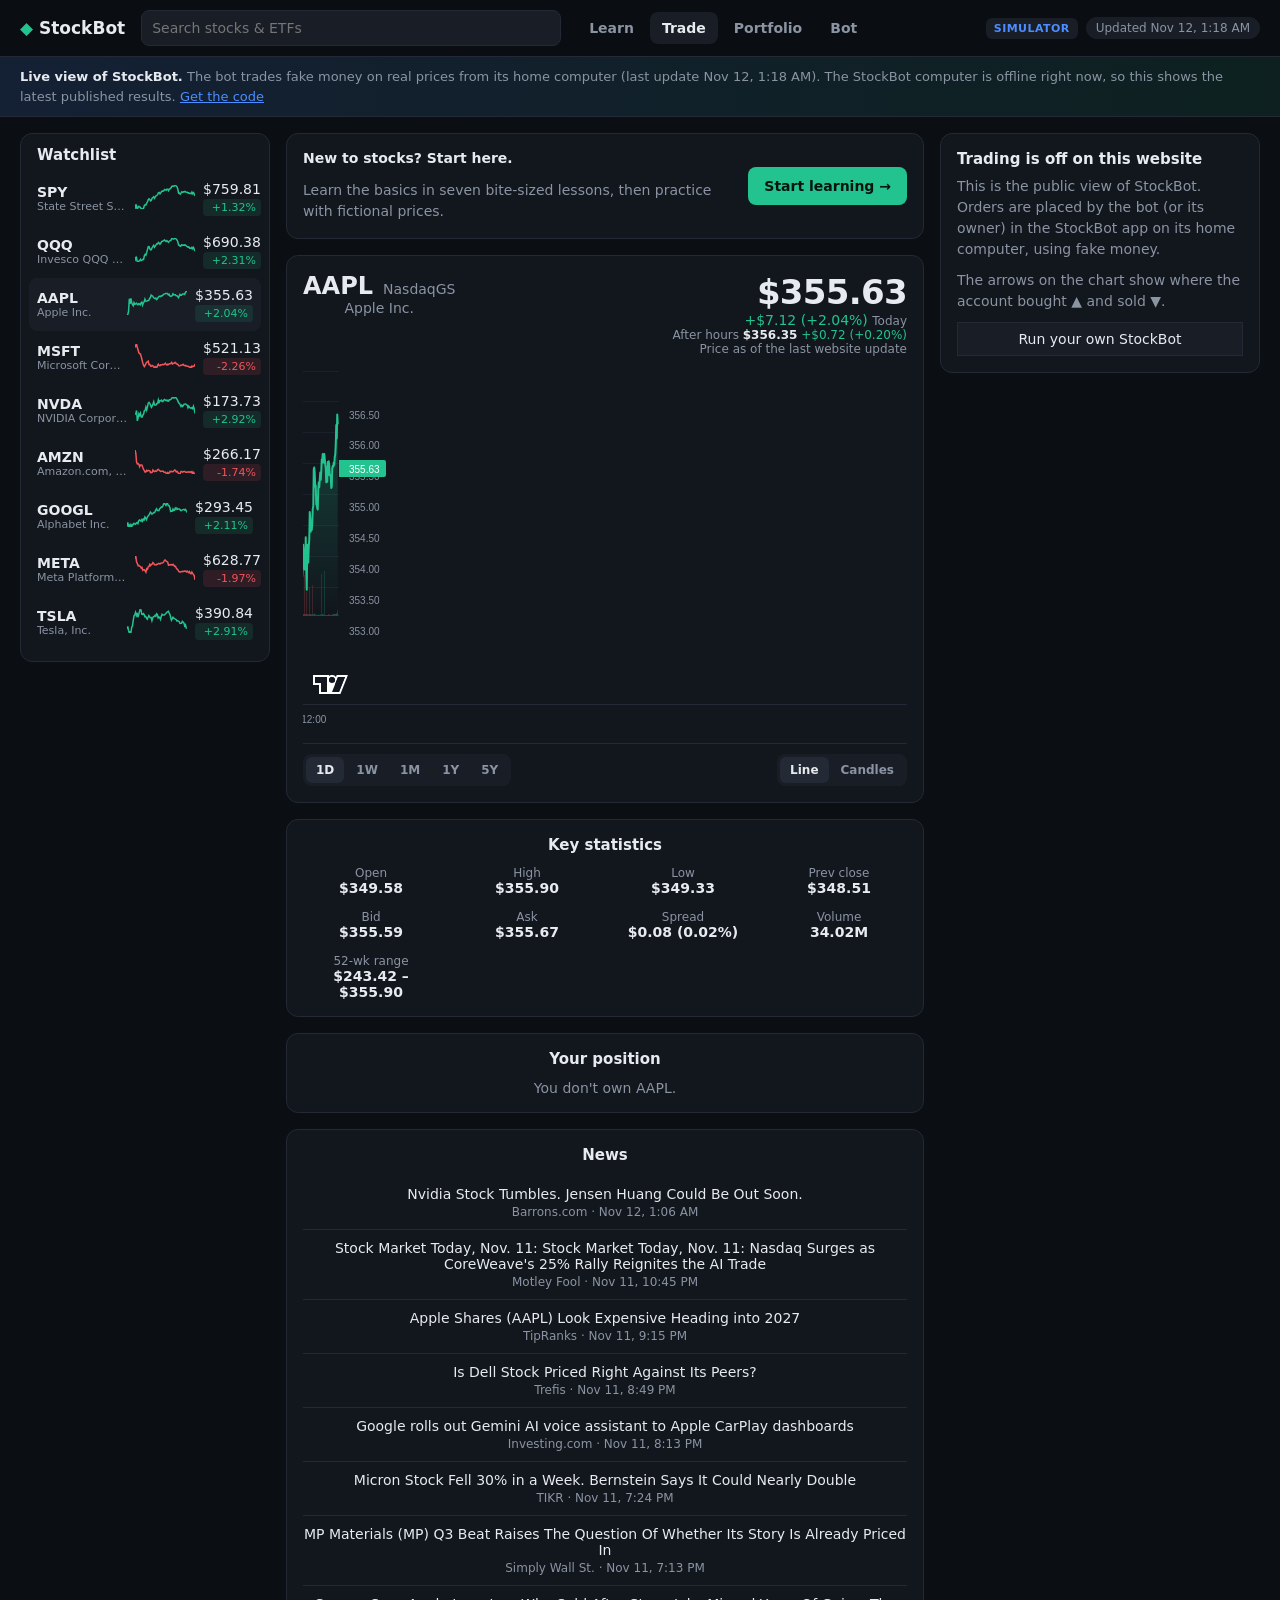
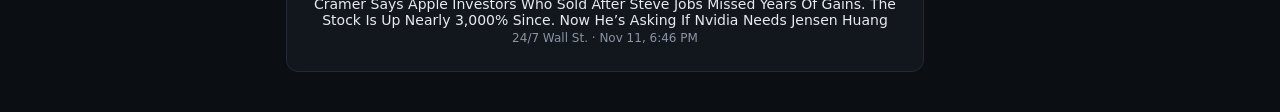
==== commit 88824fe0: "Website update 2026-11-11 20:18" ====
--- a/docs/index.html
+++ b/docs/index.html
@@ -333,7 +333,7 @@
   </form>
 </dialog>
 <div id="toasts"></div>
-<script src="static/app.js?v=12"></script>
+<script src="static/app.js?v=13"></script>
 <script src="static/learn.js?v=1"></script>
 </body>
 </html>
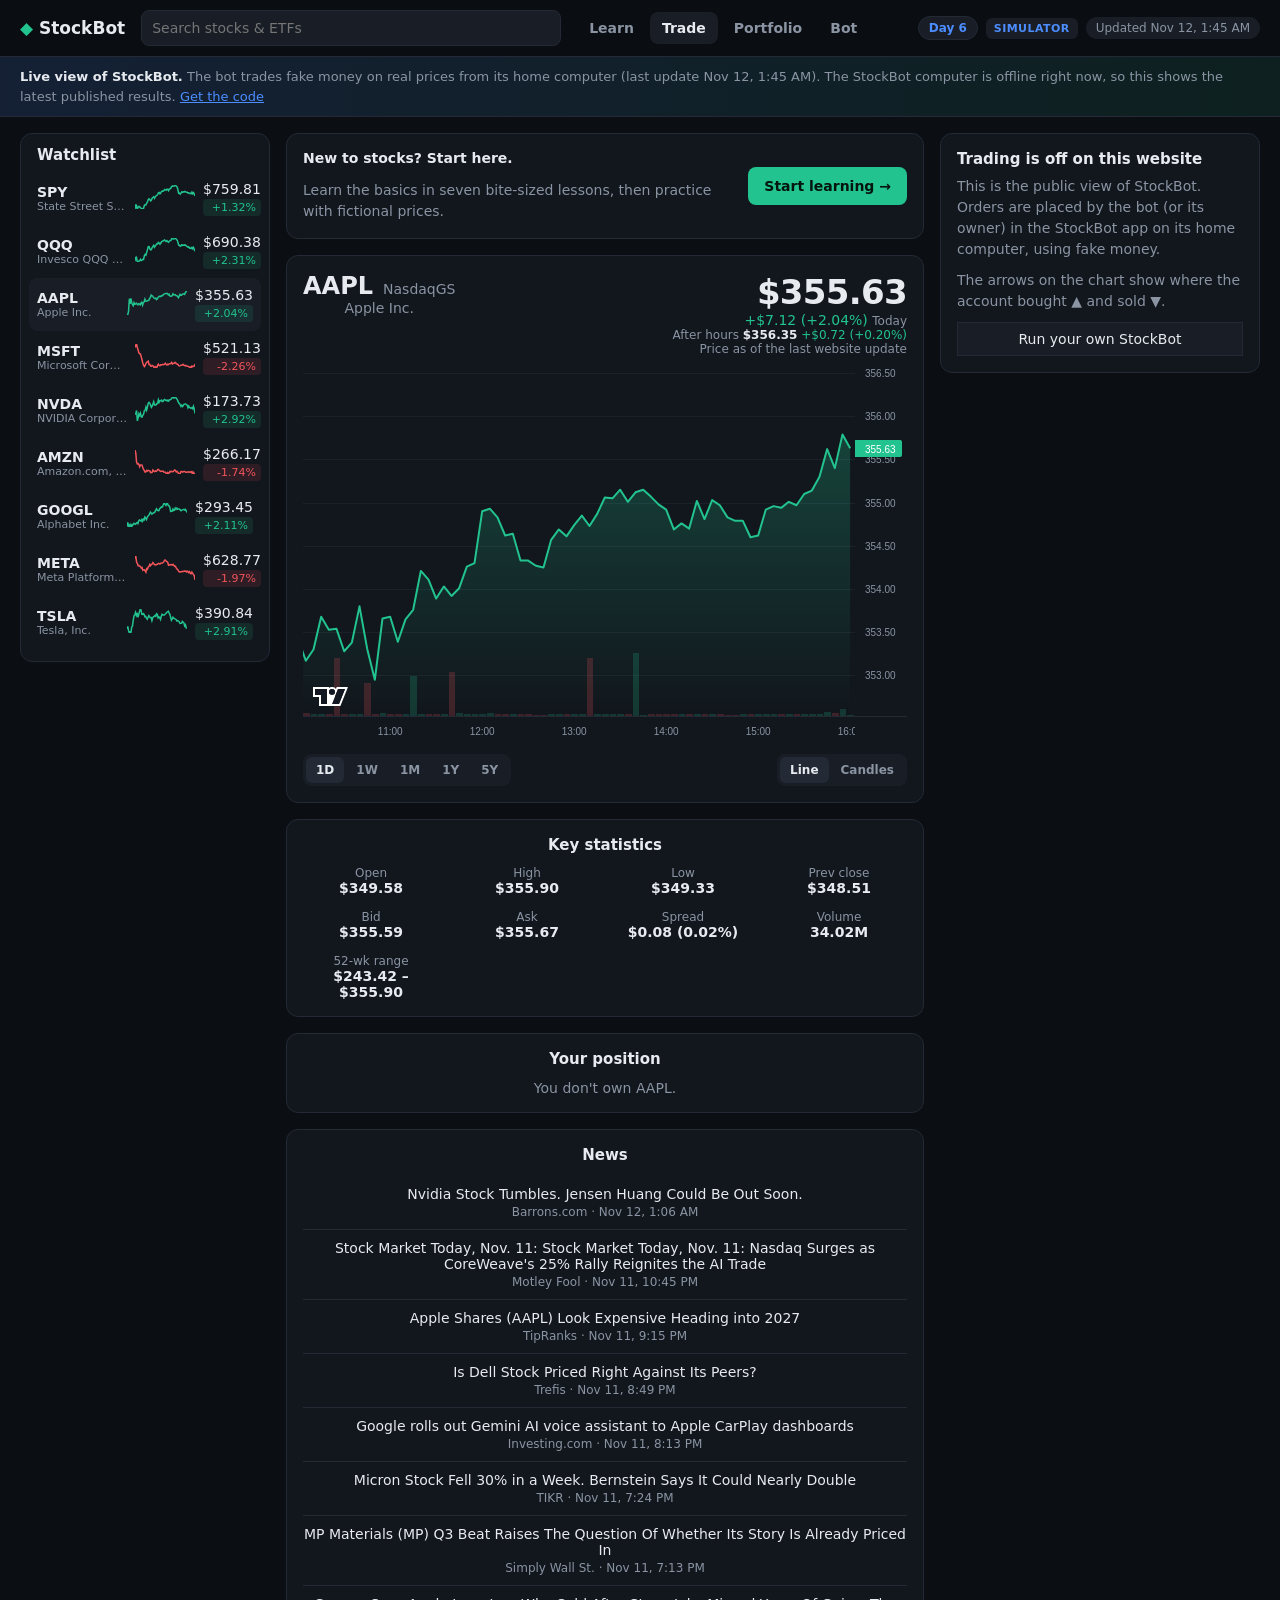
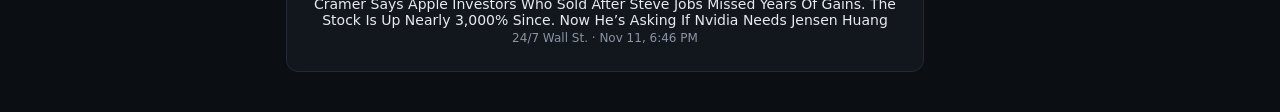
==== commit 7818695e: "Website update 2026-11-11 20:45" ====
--- a/docs/index.html
+++ b/docs/index.html
@@ -5,7 +5,7 @@
   <meta name="viewport" content="width=device-width, initial-scale=1">
   <title>StockBot</title>
   <meta name="description" content="StockBot: a trading bot that runs a live tournament of strategies on fake money. Watch its trades, charts, and results.">
-  <link rel="stylesheet" href="static/style.css?v=12">
+  <link rel="stylesheet" href="static/style.css?v=13">
   <script src="static/vendor/lightweight-charts.js"></script>
 </head>
 <body>
@@ -23,6 +23,7 @@
     <button data-view="settings" class="live-only">Settings</button>
   </nav>
   <div class="status">
+    <button id="day-badge" class="pill day-badge hidden" title="How long the account has been running. Click for the track record."></button>
     <span id="broker-badge" class="badge">SIMULATOR</span>
     <span id="market-pill" class="pill">—</span>
   </div>
@@ -212,6 +213,14 @@
       <button id="bot-kill" class="danger">KILL SWITCH</button>
     </div>
   </div>
+  <div class="card" id="track-card">
+    <div class="card-head"><h3>Track record</h3><span class="muted small" id="track-since"></span></div>
+    <div class="kpis" id="track-kpis"></div>
+    <div class="track-progress"><div class="bar"><i id="track-bar"></i></div><span class="muted small" id="track-bar-label"></span></div>
+    <h3 class="sub">Milestones before trusting it with real money</h3>
+    <div id="track-milestones" class="milestones"></div>
+    <p class="muted small" id="track-note"></p>
+  </div>
   <div class="card hidden" id="pending-card">
     <h3>Waiting for your approval</h3>
     <div id="pending"></div>
@@ -333,7 +342,7 @@
   </form>
 </dialog>
 <div id="toasts"></div>
-<script src="static/app.js?v=13"></script>
+<script src="static/app.js?v=14"></script>
 <script src="static/learn.js?v=1"></script>
 </body>
 </html>
--- a/docs/static/style.css
+++ b/docs/static/style.css
@@ -313,3 +313,17 @@
 dialog#edit-order label.hidden { display: none; }
 dialog#edit-order input { display: block; width: 100%; margin-top: 6px; }
 dialog#edit-order .row { margin-top: 18px; }
+
+/* track record */
+.day-badge { cursor: pointer; border: 1px solid var(--line); font: inherit; font-size: 12px; font-weight: 700; color: var(--accent); }
+.track-progress { margin: 18px 0 6px; }
+.track-progress .bar { height: 8px; background: var(--panel-2); border-radius: 99px; overflow: hidden; margin-bottom: 6px; }
+.track-progress .bar i { display: block; height: 100%; background: var(--accent); border-radius: 99px; min-width: 4px; }
+.milestones { display: grid; grid-template-columns: repeat(2, 1fr); gap: 10px 24px; margin-bottom: 12px; }
+.milestones > div { display: flex; gap: 10px; align-items: flex-start; }
+.milestones i { flex: none; width: 20px; height: 20px; border-radius: 50%; border: 2px solid var(--line); font-style: normal; font-size: 12px; font-weight: 800;
+  display: grid; place-items: center; color: #04150e; margin-top: 1px; }
+.milestones .done i { background: var(--up); border-color: var(--up); }
+.milestones b { display: block; font-size: 14px; }
+.milestones span { display: block; }
+@media (max-width: 760px) { .milestones { grid-template-columns: 1fr; } }
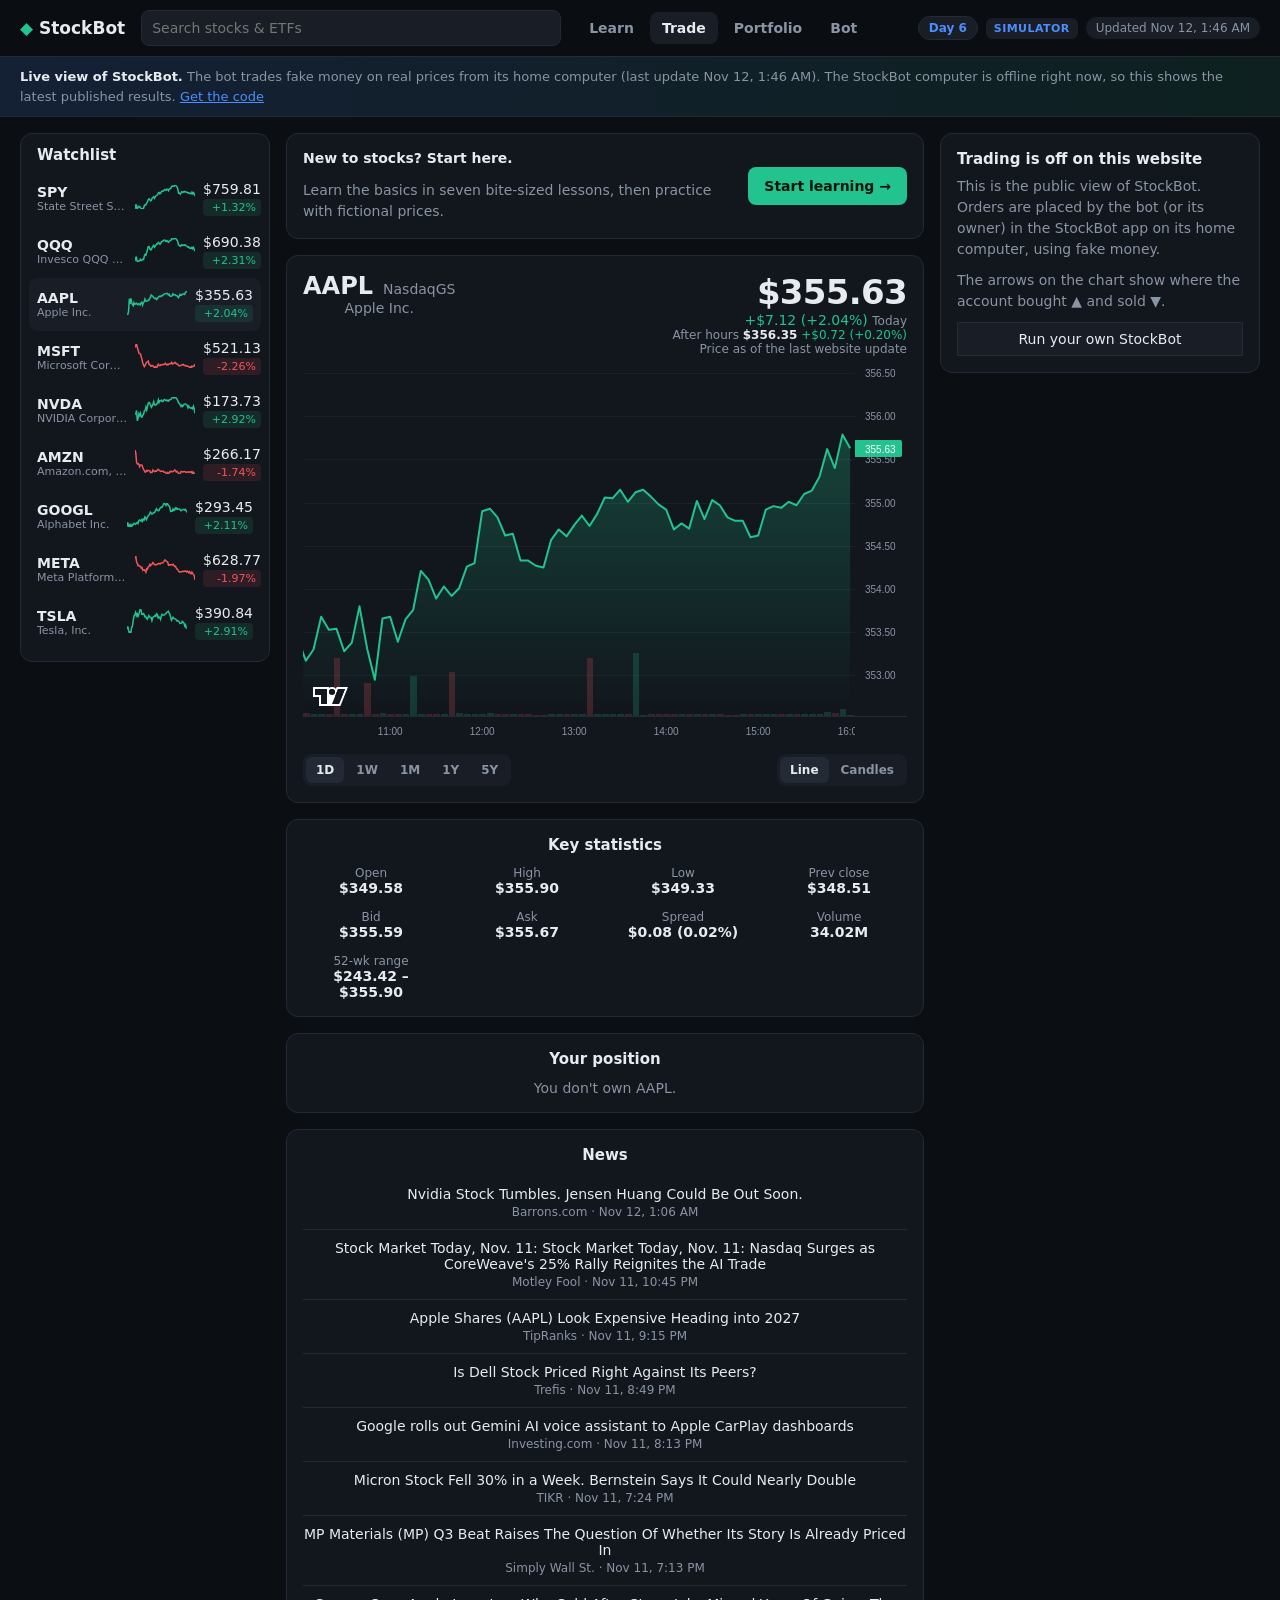
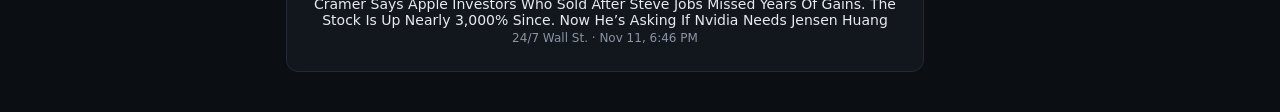
==== commit 23efb9eb: "Website update 2026-11-11 20:46" ====
--- a/docs/index.html
+++ b/docs/index.html
@@ -342,7 +342,7 @@
   </form>
 </dialog>
 <div id="toasts"></div>
-<script src="static/app.js?v=14"></script>
+<script src="static/app.js?v=15"></script>
 <script src="static/learn.js?v=1"></script>
 </body>
 </html>
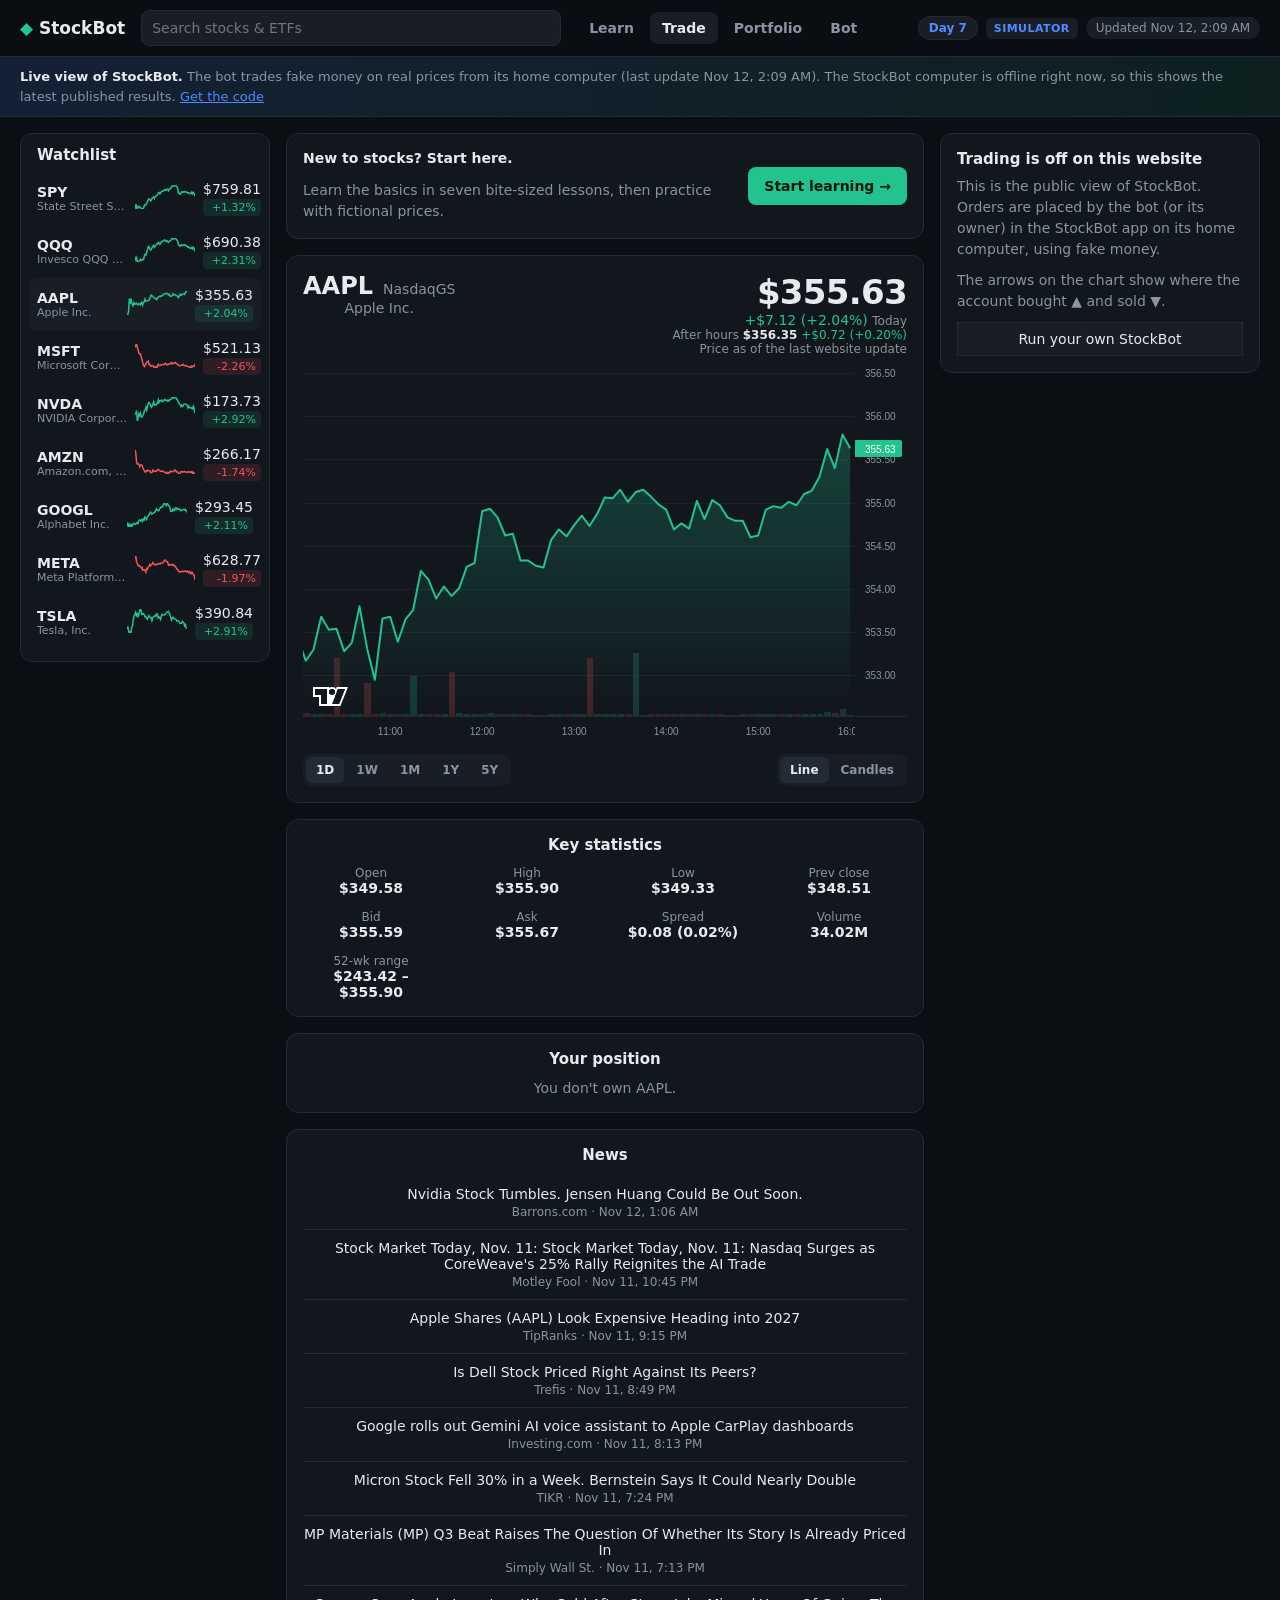
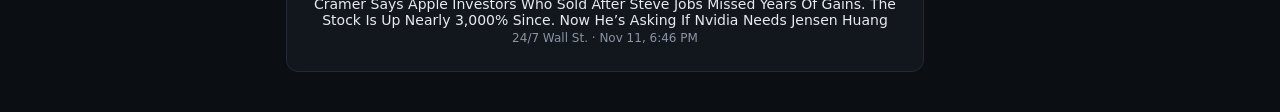
==== commit c9001ec0: "Website update 2026-11-11 21:09" ====
--- a/docs/index.html
+++ b/docs/index.html
@@ -234,6 +234,13 @@
     <div id="t-legend" class="legend"></div>
     <p class="muted small">Every strategy trades its own fake $100,000 on live prices. Under 60 trading days, results are mostly luck.</p>
   </div>
+  <div class="card hidden" id="crash-card">
+    <h3>Crash test: how each strategy did in past bear markets</h3>
+    <div class="table-wrap"><table id="crash-table"></table></div>
+    <p class="muted small">The same rules replayed through every bear market since the 1990s, with dividends included. Stocks join as they came to market,
+      and the list is still today's winners, so the good years are flattered. Read the bad periods: that is what the strategy does when the market falls.
+      Hover a number for the worst drop inside that period.</p>
+  </div>
   <div class="grid2">
     <div class="card">
       <div class="card-head"><h3>10-year backtest (growth of $10k)</h3><button id="bt-run" class="ghost small">Re-run</button></div>
@@ -342,7 +349,7 @@
   </form>
 </dialog>
 <div id="toasts"></div>
-<script src="static/app.js?v=15"></script>
+<script src="static/app.js?v=16"></script>
 <script src="static/learn.js?v=1"></script>
 </body>
 </html>
